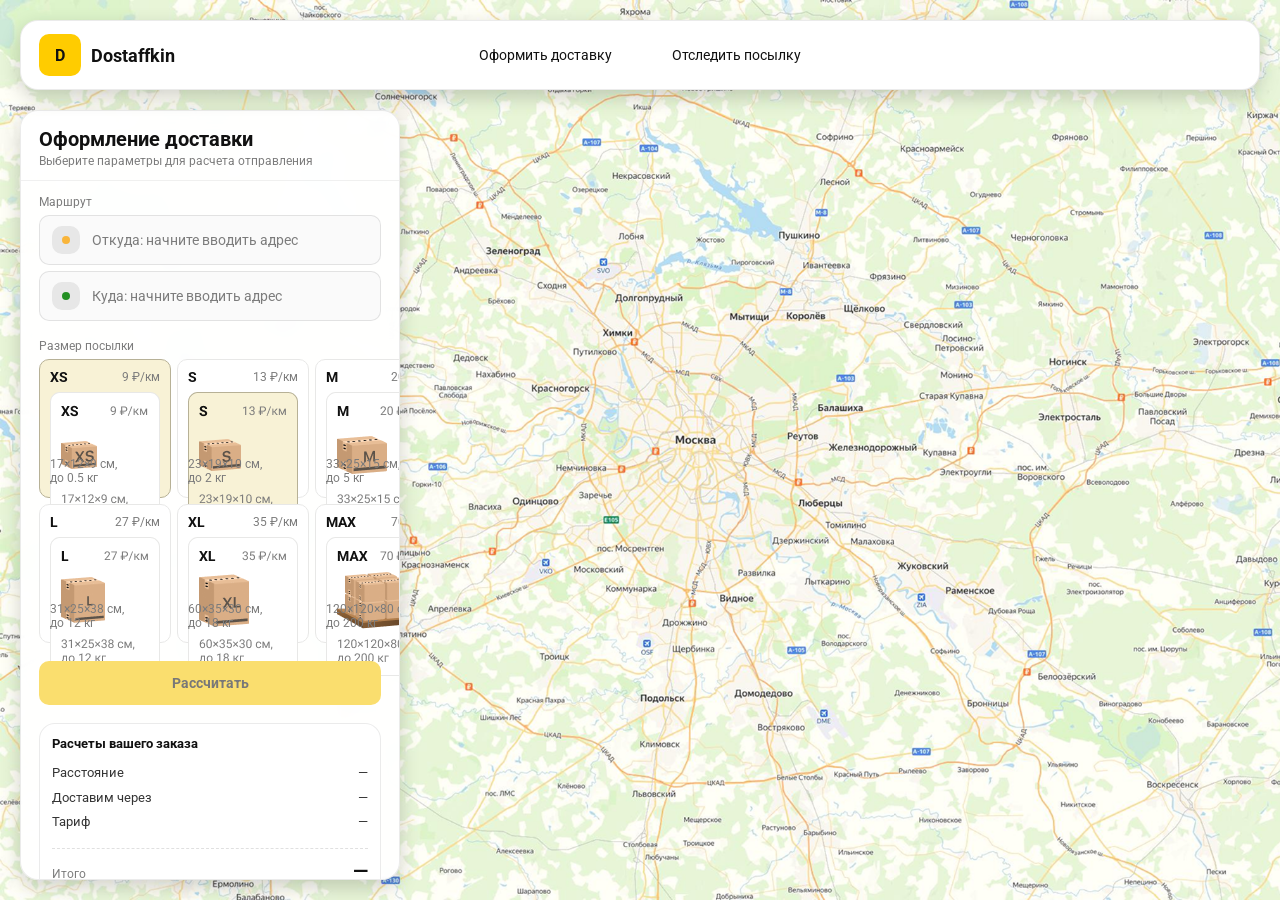
==== order.html @ 930f658a "Add files via upload" ====
<!doctype html>
<html lang="ru">

<head>
    <meta charset="utf-8" />
    <meta name="viewport" content="width=device-width,initial-scale=1,maximum-scale=1,user-scalable=0" />
    <title>Оформление доставки</title>

    <link rel="stylesheet" href="styles/base.css" />
    <link rel="stylesheet" href="styles/base_adaptive.css" />

    <link rel="stylesheet" href="styles/order.css" />
    <link rel="stylesheet" href="styles/order_adaptive.css" />
</head>

<body>
    <div id="map"></div>
    <header class="header">
        <a class="header-brand" href="#">
            <div class="header-logo">D</div>
            <div class="header-title">Dostaffkin</div>
        </a>
        <nav class="header-menu">
            <a class="header-link" href="#">Оформить <span>доставку</span></a>
            <a class="header-link" href="#">Отследить <span>посылку</span></a>
        </nav>


    </header>

    <aside class="main" id="sidebar">
        <div class="main-header">
            <div class="main-title">Оформление доставки</div>
            <div class="main-text">Выберите параметры для расчета отправления</div>
        </div>
        <div class="main-content">
            <div class="main-route">
                <div class="main-block-title">Маршрут</div>
                <div class="main-fields">
                    <div class="main-field" id="fromField">
                        <div class="main-pin"></div>
                        <input id="from" placeholder="Откуда: начните вводить адрес" autocomplete="off" />
                        <div class="main-ac" id="fromAc" role="listbox" aria-label="Подсказки адресов"></div>
                    </div>

                    <div class="main-field" id="toField">
                        <div class="main-pin"></div>
                        <input id="to" placeholder="Куда: начните вводить адрес" autocomplete="off" />
                        <div class="main-ac" id="toAc" role="listbox" aria-label="Подсказки адресов"></div>
                    </div>
                </div>
            </div>
            <div class="main-package">
                <div class="main-block-title">Размер посылки</div>

                <div class="main-sizes">
                    <div class="main-size-card is-active" data-value="xs">
                        <div class="main-size-top">
                            <div class="main-size-label">XS</div>
                            <div class="main-size-rate">9 ₽/км</div>
                        </div>
                        <div class="main-size-media">
                            <img src="images/sizes/xs.png" alt="Короб XS" />
                        </div>
                        <div class="main-size-description">17×12×9 см,<br>до 0.5 кг</div>
                    </div>

                    <div class="main-size-card" data-value="s">
                        <div class="main-size-top">
                            <div class="main-size-label">S</div>
                            <div class="main-size-rate">13 ₽/км</div>
                        </div>
                        <div class="main-size-media">
                            <img src="images/sizes/s.png" alt="Короб S" />
                        </div>
                        <div class="main-size-description">23×19×10 см,<br>до 2 кг</div>
                    </div>

                    <div class="main-size-card" data-value="m">
                        <div class="main-size-top">
                            <div class="main-size-label">M</div>
                            <div class="main-size-rate">20 ₽/км</div>
                        </div>
                        <div class="main-size-media">
                            <img src="images/sizes/m.png" alt="Короб M" />
                        </div>
                        <div class="main-size-description">33×25×15 см,<br>до 5 кг</div>
                    </div>

                    <div class="main-size-card" data-value="l">
                        <div class="main-size-top">
                            <div class="main-size-label">L</div>
                            <div class="main-size-rate">27 ₽/км</div>
                        </div>
                        <div class="main-size-media">
                            <img src="images/sizes/l.png" alt="Короб L" />
                        </div>
                        <div class="main-size-description">31×25×38 см,<br>до 12 кг</div>
                    </div>

                    <div class="main-size-card" data-value="xl">
                        <div class="main-size-top">
                            <div class="main-size-label">XL</div>
                            <div class="main-size-rate">35 ₽/км</div>
                        </div>
                        <div class="main-size-media">
                            <img src="images/sizes/xl.png" alt="Короб XL" />
                        </div>
                        <div class="main-size-description">60×35×30 см,<br>до 18 кг</div>
                    </div>

                    <div class="main-size-card" data-value="max">
                        <div class="main-size-top">
                            <div class="main-size-label">MAX</div>
                            <div class="main-size-rate">70 ₽/км</div>
                        </div>
                        <div class="main-size-media main-size-media-palleta">
                            <img src="images/sizes/max.png" alt="Паллета" />
                        </div>
                        <div class="main-size-description">120×120×80 см,<br>до 200 кг</div>
                    </div>
                </div>
            </div>
            <div class="main-calculate-block">
                <button id="calc" class="button calculate-button" type="button" disabled>Рассчитать</button>
            </div>
            <div class="main-result" id="result">
                <div class="main-result-title">Расчеты вашего заказа</div>
                <div class="main-result-lines">
                    <div class="main-result-line"><span>Расстояние</span><span id="distanceValue">—</span></div>
                    <div class="main-result-line"><span>Доставим через</span><span id="durationValue">—</span></div>
                    <div class="main-result-line"><span>Тариф</span><span id="rateValue">—</span></div>
                </div>
                <div class="main-price">
                    <div class="main-price-label">Итого</div>
                    <div class="main-price-value" id="totalValue">—</div>
                </div>
            </div>
            <div class="main-order-box">
    <div class="main-order-form" id="orderForm">
        <div class="main-order-title">Оформление доставки</div>
        <div class="main-block-info-row">
            <div class="main-block-title">Контакты</div>
            <div class="order-fields">
                <div class="main-field">
                    <input id="customerName" placeholder="Ваше имя" autocomplete="off"/>
                </div>
                <div class="main-field">
                    <input id="customerPhone" placeholder="Ваш телефон" autocomplete="off" inputmode="tel"/>
                </div>
            </div>
        </div>
        <div class="main-block-info-row extra-info">
            <div class="main-block-title">Дополнительная информация</div>
            <div class="main-field textarea">
                <textarea id="comment" placeholder="Детали доставки и комментарии"></textarea>
            </div>
        </div>
        <button id="submit" class="button main-submit-request" type="button" disabled>Отправить
            заявку
        </button>
    </div>

    <div class="main-order-success" id="orderSuccess">
        <div class="main-success-icon">✓</div>
        <div class="main-success-title">Заявка отправлена!</div>
        <div class="main-success-title">Номер отправления – <span id="orderId"></span></div>
        <div class="main-success-subtitle">Мы скоро свяжемся с вами</div>
    </div>
</div>
    </aside>


    </div>





</body>

</html>
---- styles/base.css ----
*, *::before, *::after {
    box-sizing: border-box;
}
@font-face {
    font-family: "Roboto";
    src: url("../fonts/Roboto-Regular.ttf");
    font-weight: normal;
}

@font-face {
    font-family: "Roboto";
    src: url("../fonts/Roboto-Bold.ttf");
    font-weight: bold;
}

@font-face {
    font-family: "Roboto";
    src: url("../fonts/Roboto-Medium.ttf");
    font-weight: 500;
}

html, body {
    margin: 0;
    color: #111111;
    font-family: "Roboto", sans-serif;
}

body {
    background: #FDFDFD;
}


.header {
    border-radius: 18px;
    box-shadow: 0 7px 20px 0 #0000002E;
    backdrop-filter: blur(10px);
    background: #ffffff;
    left: 20px;
    border: 1px solid rgba(0, 0, 0, 0.08);
    position: fixed;
    right: 20px;
    top: 20px;
    padding: 14px 18px;
    height: 70px;
    display: flex;
    align-items: center;
    z-index: 6;
}

.header-brand {
    display: flex;
    align-items: center;
    text-decoration: none;
    gap: 10px;
}

.header-logo {
    width: 42px;
    height: 42px;
    border-radius: 10px;
    background: #FFCC00;
    display: grid;
    place-items: center;
    font-weight: bold;
    color: #111;
}

.header-title {
    font-size: 18px;
    font-weight: bold;
    color: #111111;
    text-decoration: none;
}

.header-menu {
    display: flex;
    align-items: center;
    gap: 60px;
    margin: 0;
    position: absolute;
    left: 50%;
    transform: translateX(-50%);
}

.header-link {
    font-size: 14px;
    color: #111111;
    text-decoration: none;
}

.button {
    border: 0;
    outline: none;
    height: 44px;
    border-radius: 10px;
    font-size: 14px;
    font-weight: bold;
    cursor: pointer;
    font-family: inherit;
    transition: transform .08s ease, opacity .12s ease;
    background: #ffcc00;
    color: #111111;
    text-align: center;
    text-decoration: none;
}

.button:hover {
    background-color: #E5BC19;
}

.button:disabled {
    cursor: not-allowed;
    background-color: #FADE6E;
    color: #787878;
    transform: none;
}

.button.button-white {
    background: #ffffff;
    border: 1px solid #111111;
}

.button.button-white:hover {
    background: rgb(241 241 241);
}

.main-field {
    display: flex;
    align-items: center;
    margin-top: 6px;
    gap: 10px;
    border: 1px solid #1111111A;
    background: #FAFAFA;
    border-radius: 10px;
    padding: 10px 12px;
    position: relative;
    box-sizing: border-box;
    height: 50px;
}

.main-field.textarea {
    height: auto;
}

.main-pin {
    width: 28px;
    height: 28px;
    border-radius: 10px;
    background: rgba(17, 17, 17, 0.08);
    display: grid;
    place-items: center;
    flex: 0 0 auto;
    position: relative;
}

.main-pin::before {
    content: "";
    width: 8px;
    height: 8px;
    border-radius: 999px;
    background: orange;
    opacity: .75;
    display: block;
}

.main-field:last-child .main-pin::before {
    background: green;
    opacity: .85;
}

input, textarea {
    width: 100%;
    border: 0;
    outline: none;
    background: transparent;
    font-size: 14px;
    color: #111111;
    font-family: inherit;
}

textarea {
    resize: vertical;
    min-height: 72px;
    padding: 2px 0;
}

input::placeholder, textarea::placeholder {
    color: #7C7C7C;
}

.main-field:focus-within {
    border-color: rgba(0, 0, 0, 0.20);
    box-shadow: 0 0 0 4px rgba(255, 204, 0, 0.35);
    background: rgba(255, 255, 255, 0.75);
}
---- styles/base_adaptive.css ----
@media (max-width: 767px) {
    .header {
        left: 10px;
        right: 10px;
        top: 10px;
    }

    .header-link span {
        display: none;
    }

    .header-menu {
        gap: 20px;
        justify-content: flex-start;
        margin: 0 0 0 30px;
        position: static;
        transform: none;
    }
}

@media (max-width: 420px) {
    .header-title {
        display: none;
    }
}

@media (max-width: 374px) {
    .header-menu {
        gap: 10px;
        margin: 0 0 0 10px;
    }
}
---- styles/order.css ----
#map {
    background-image: url("../images/order-bg.png");
    background-size: cover;
    position: fixed;
    inset: 0;
}
.main {
    border-radius: 18px;
    box-shadow: 0 7px 20px 0 #0000002E;
    backdrop-filter: blur(10px);
    background: rgba(255, 255, 255, 0.96);
    left: 20px;
    border: 1px solid rgba(0, 0, 0, 0.08);
    position: fixed;
    top: 110px;
    bottom: 20px;
    width: 380px;
    display: flex;
    flex-direction: column;
    overflow: hidden;
    z-index: 5;
}
.main-header {
    padding: 18px 18px 12px 18px;
    border-bottom: 1px solid rgba(0, 0, 0, 0.06);
    display: flex;
    flex-direction: column;
}

.main-title {
    font-size: 20px;
    line-height: 100%;
    font-weight: bold;
}

.main-text {
    font-size: 12px;
    margin-top: 5px;
    color: #7C7C7C;
}

.main-content {
    padding: 14px 18px 18px 18px;
    overflow: auto;
    scrollbar-width: none;
    display: flex;
    flex-direction: column;
    gap: 18px;
    flex: 1;
}
.main-block-title {
    font-size: 12px;
    color: #7C7C7C;
}

.main-route .main-block-title,
.main-package .main-block-title {
    margin-bottom: 6px;
}
.main-sizes {
    display: grid;
    gap: 6px;
    grid-template-columns: repeat(3, 1fr);
}

.main-size-card {
    border: 1px solid #E8E8E7;
    background: #FFFFFF;
    border-radius: 10px;
    padding: 10px;
    cursor: pointer;
    user-select: none;
    transition: transform .08s ease, border-color .12s ease, background .12s ease;
    min-height: 139px;
}

.main-size-card:hover {
    transform: translateY(-1px);
}

.main-size-card.is-active {
    background-color: #F8F2D6;
    border-color: #B7B196;
}

.main-size-top {
    display: flex;
    align-items: center;
    justify-content: space-between;
}

.main-size-label {
    font-weight: bold;
    font-size: 14px;
    color: #111111;
    line-height: 100%;
}

.main-size-rate {
    font-size: 12px;
    color: #7C7C7C;
    line-height: 100%;
}

.main-size-media {
    margin-top: 8px;
    height: 57px;
}

.main-size-description {
    margin-top: 8px;
    font-size: 12px;
    color: #7C7C7C;
    line-height: 1.2;
}

.calculate-button {
    width: 100%;
}
.main-result {
    border: 1px solid rgba(0, 0, 0, 0.08);
    background: rgba(255, 255, 255, 0.75);
    border-radius: 16px;
    padding: 12px;
    line-height: 1.25;
}

.main-result-title {
    font-weight: bold;
    font-size: 13px;
    color: #111111;
    margin-bottom: 13px;
}

.main-result-lines {
    gap: 8px;
    display: flex;
    flex-direction: column;
}

.main-result-line {
    font-size: 13px;
    color: rgba(17, 17, 17, 0.85);
    display: flex;
    justify-content: space-between;
}

.main-price {
    margin-top: 18px;
    padding-top: 10px;
    border-top: 1px dashed rgba(0, 0, 0, 0.12);
    display: flex;
    align-items: baseline;
    justify-content: space-between;
}

.main-price-label {
    font-size: 12px;
    color: rgba(17, 17, 17, 0.55);
}

.main-price-value {
    font-size: 20px;
    font-weight: bold;
    color: #111111;
    letter-spacing: -0.3px;
}
.main-order-box {
    background: #ffffff;
    border: 1px solid #E8E8E7;
    border-radius: 10px;
    padding: 12px;
}

.main-order-title {
    margin-bottom: 8px;
    font-weight: bold;
    font-size: 14px;
    color: #111111;
}

.main-block-info {
    display: flex;
    flex-direction: column;
    gap: 6px;
}

.order-fields {
    display: grid;
    grid-template-columns: 1fr 1fr;
    column-gap: 10px;
    margin-top: 6px;
}

.main-block-info-row.extra-info {
    display: block;
    margin-top: 13px;
}

.main-submit-request {
    width: 100%;
    margin-top: 6px;
}

.main-order-success {
    display: none;
    text-align: center;
    padding: 22px 12px;
    gap: 12px;
}

.main-order-success.is-visible {
    display: flex;
    flex-direction: column;
    align-items: center;
}

.main-success-icon {
    width: 56px;
    height: 56px;
    border-radius: 50%;
    background: #16a34a;
    color: #ffffff;
    display: grid;
    place-items: center;
    font-size: 30px;
}

.main-success-title {
    font-size: 14px;
    font-weight: bold;
    color: #111111;
}

.main-success-subtitle {
    font-size: 12px;
    color: rgba(17, 17, 17, 0.55);
    line-height: 1.3;
}
---- styles/order_adaptive.css ----
@media (max-width: 767px) {
    .main {
        left: 10px;
        right: 10px;
        top: 50%;
        bottom: 12px;
        width: auto;
        max-width: none;
    }
}

@media (max-width: 420px) {
    .main-sizes {
        grid-template-columns: repeat(2, 1fr);
    }
}
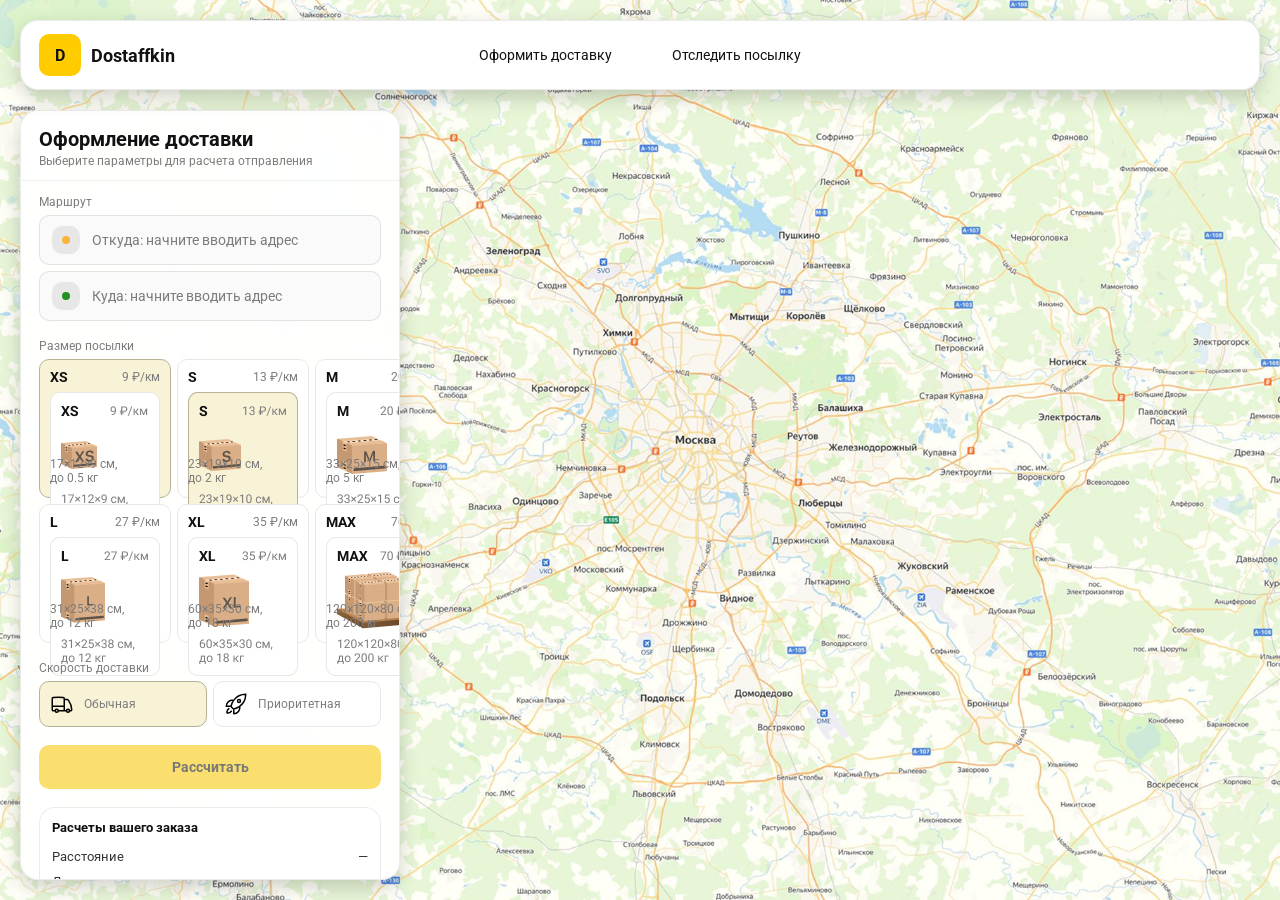
==== commit 642ba1f9: "Add files via upload" ====
--- a/order.html
+++ b/order.html
@@ -121,6 +121,21 @@
                     </div>
                 </div>
             </div>
+            <div class="main-speed">
+                <div class="main-block-title">Скорость доставки</div>
+
+                <div class="main-speeds">
+                    <div class="main-speed-card is-active" data-value="regular">
+                        <img class="main-speed-media" src="images/icons/regular.svg" alt="Regular" />
+                        <div class="main-speed-description">Обычная</div>
+                    </div>
+                    <div class="main-speed-card" data-value="fast">
+                        <img class="main-speed-media" src="images/icons/fast.svg" alt="Fast" />
+                        <div class="main-speed-description">Приоритетная</div>
+                    </div>
+
+                </div>
+            </div>
             <div class="main-calculate-block">
                 <button id="calc" class="button calculate-button" type="button" disabled>Рассчитать</button>
             </div>
@@ -137,37 +152,38 @@
                 </div>
             </div>
             <div class="main-order-box">
-    <div class="main-order-form" id="orderForm">
-        <div class="main-order-title">Оформление доставки</div>
-        <div class="main-block-info-row">
-            <div class="main-block-title">Контакты</div>
-            <div class="order-fields">
-                <div class="main-field">
-                    <input id="customerName" placeholder="Ваше имя" autocomplete="off"/>
+                <div class="main-order-form" id="orderForm">
+                    <div class="main-order-title">Оформление доставки</div>
+                    <div class="main-block-info-row">
+                        <div class="main-block-title">Контакты</div>
+                        <div class="order-fields">
+                            <div class="main-field">
+                                <input id="customerName" placeholder="Ваше имя" autocomplete="off" />
+                            </div>
+                            <div class="main-field">
+                                <input id="customerPhone" placeholder="Ваш телефон" autocomplete="off"
+                                    inputmode="tel" />
+                            </div>
+                        </div>
+                    </div>
+                    <div class="main-block-info-row extra-info">
+                        <div class="main-block-title">Дополнительная информация</div>
+                        <div class="main-field textarea">
+                            <textarea id="comment" placeholder="Детали доставки и комментарии"></textarea>
+                        </div>
+                    </div>
+                    <button id="submit" class="button main-submit-request" type="button" disabled>Отправить
+                        заявку
+                    </button>
                 </div>
-                <div class="main-field">
-                    <input id="customerPhone" placeholder="Ваш телефон" autocomplete="off" inputmode="tel"/>
+
+                <div class="main-order-success" id="orderSuccess">
+                    <div class="main-success-icon">✓</div>
+                    <div class="main-success-title">Заявка отправлена!</div>
+                    <div class="main-success-title">Номер отправления – <span id="orderId"></span></div>
+                    <div class="main-success-subtitle">Мы скоро свяжемся с вами</div>
                 </div>
             </div>
-        </div>
-        <div class="main-block-info-row extra-info">
-            <div class="main-block-title">Дополнительная информация</div>
-            <div class="main-field textarea">
-                <textarea id="comment" placeholder="Детали доставки и комментарии"></textarea>
-            </div>
-        </div>
-        <button id="submit" class="button main-submit-request" type="button" disabled>Отправить
-            заявку
-        </button>
-    </div>
-
-    <div class="main-order-success" id="orderSuccess">
-        <div class="main-success-icon">✓</div>
-        <div class="main-success-title">Заявка отправлена!</div>
-        <div class="main-success-title">Номер отправления – <span id="orderId"></span></div>
-        <div class="main-success-subtitle">Мы скоро свяжемся с вами</div>
-    </div>
-</div>
     </aside>
 
 
--- a/styles/order.css
+++ b/styles/order.css
@@ -236,4 +236,42 @@
     font-size: 12px;
     color: rgba(17, 17, 17, 0.55);
     line-height: 1.3;
+}
+
+.main-speed .main-block-title {
+    margin-bottom: 6px;
+}
+
+.main-speeds {
+    display: grid;
+    gap: 6px;
+    grid-template-columns: repeat(2, 1fr);
+}
+
+.main-speed-card {
+    border: 1px solid #E8E8E7;
+    background: #FFFFFF;
+    border-radius: 10px;
+    padding: 10px;
+    cursor: pointer;
+    user-select: none;
+    transition: transform .08s ease, border-color .12s ease, background .12s ease;
+    display: flex;
+    align-items: center;
+    gap: 10px;
+}
+
+.main-speed-card:hover {
+    transform: translateY(-1px);
+}
+
+.main-speed-card.is-active {
+    background-color: #F8F2D6;
+    border-color: #B7B196;
+}
+
+.main-speed-description {
+    font-size: 12px;
+    color: #7C7C7C;
+    line-height: 1.2;
 }
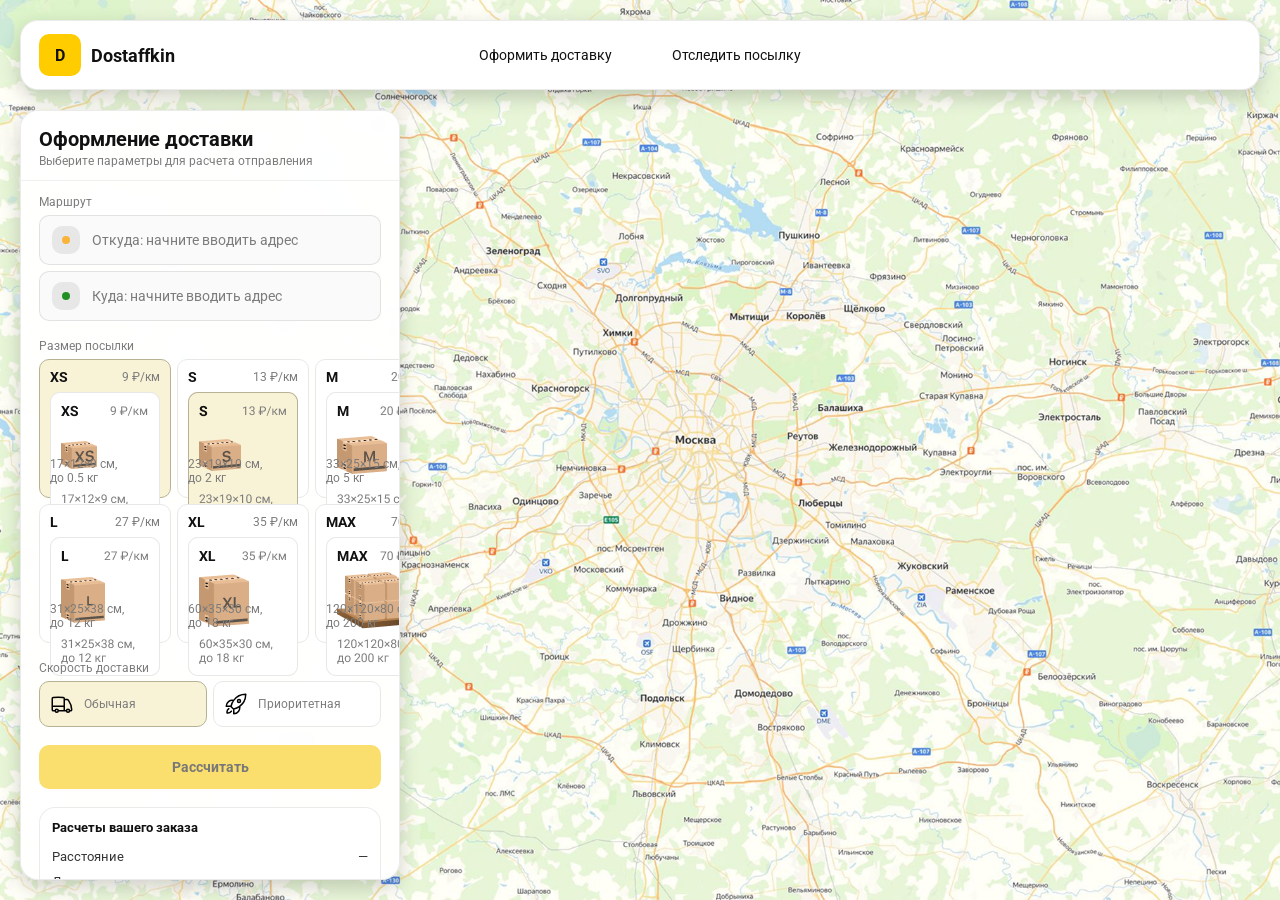
==== commit 338c2f13: "Add files via upload" ====
--- a/order.html
+++ b/order.html
@@ -14,20 +14,20 @@
 </head>
 
 <body>
-    <div id="map"></div>
-    <header class="header">
-        <a class="header-brand" href="#">
-            <div class="header-logo">D</div>
-            <div class="header-title">Dostaffkin</div>
-        </a>
-        <nav class="header-menu">
-            <a class="header-link" href="#">Оформить <span>доставку</span></a>
-            <a class="header-link" href="#">Отследить <span>посылку</span></a>
-        </nav>
+    <div id="map">
+        <header class="header">
+            <a class="header-brand" href="./index.html">
+                <div class="header-logo">D</div>
+                <div class="header-title">Dostaffkin</div>
+            </a>
+            <nav class="header-menu">
+                <a class="header-link" href="#">Оформить <span>доставку</span></a>
+                <a class="header-link" href="./track.html">Отследить <span>посылку</span></a>
+            </nav>
 
 
-    </header>
-
+        </header>
+    </div>
     <aside class="main" id="sidebar">
         <div class="main-header">
             <div class="main-title">Оформление доставки</div>
@@ -187,7 +187,7 @@
     </aside>
 
 
-    </div>
+    
 
 
 
